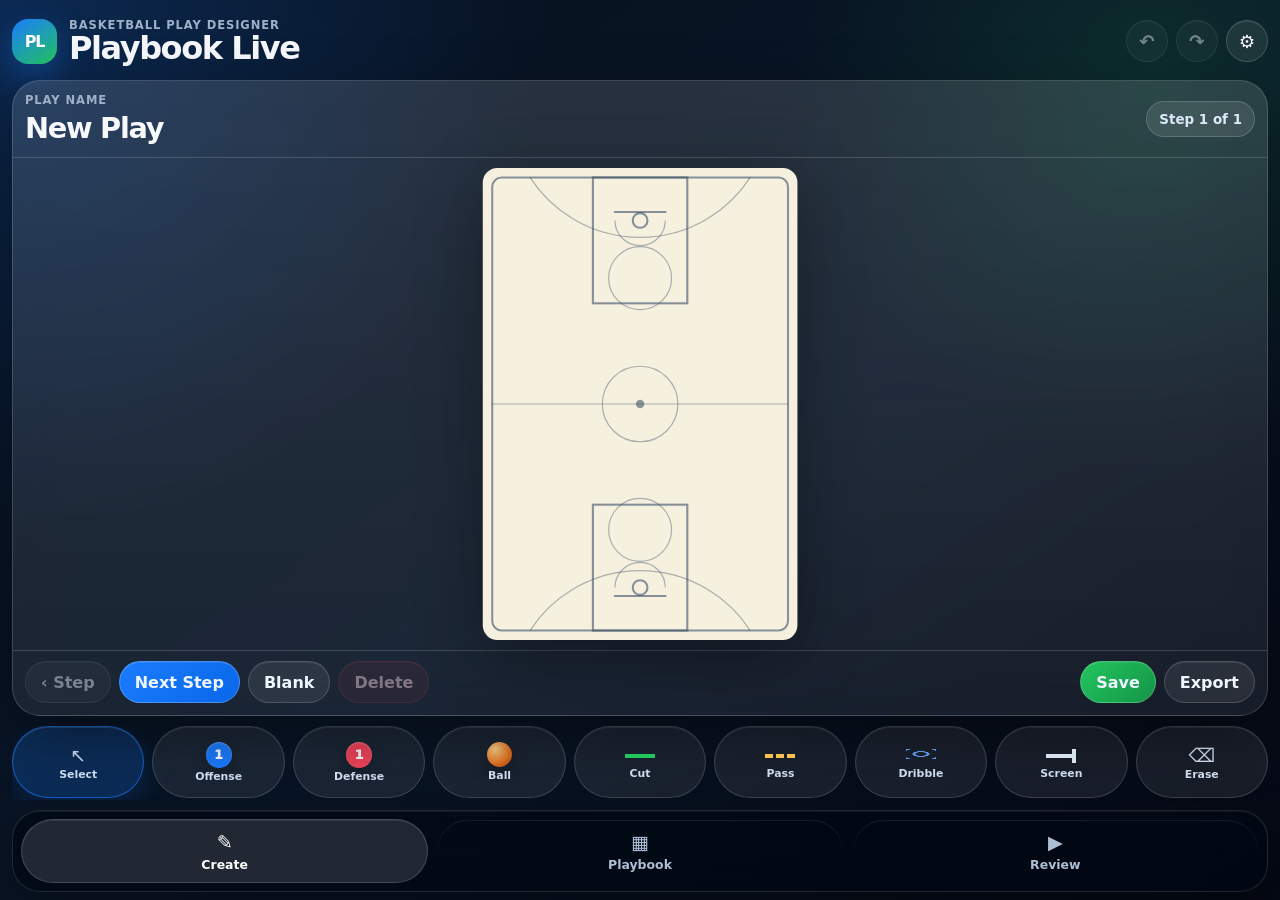
==== index.html @ 9dd97019 "Add files via upload" ====
<!doctype html>
<html lang="en">
  <head>
    <meta charset="UTF-8" />
    <meta name="viewport" content="width=device-width, initial-scale=1, viewport-fit=cover" />
    <meta name="theme-color" content="#07111f" />
    <meta name="apple-mobile-web-app-capable" content="yes" />
    <meta name="apple-mobile-web-app-status-bar-style" content="black-translucent" />
    <meta name="apple-mobile-web-app-title" content="Playbook Live" />
    <title>Playbook Live</title>
    <link rel="manifest" href="manifest.json" />
    <link rel="icon" href="assets/icon.svg" type="image/svg+xml" />
    <link rel="apple-touch-icon" href="assets/apple-touch-icon.png" />
    <link rel="stylesheet" href="styles.css" />
  </head>
  <body>
    <div id="app" class="app-shell">
      <header class="app-header">
        <div class="brand-block">
          <div class="brand-mark" aria-hidden="true">PL</div>
          <div>
            <div class="eyebrow">Basketball play designer</div>
            <h1>Playbook Live</h1>
          </div>
        </div>
        <div class="header-actions">
          <button class="icon-button" id="undoBtn" title="Undo" aria-label="Undo">↶</button>
          <button class="icon-button" id="redoBtn" title="Redo" aria-label="Redo">↷</button>
          <button class="icon-button" id="settingsBtn" title="Settings" aria-label="Settings">⚙</button>
        </div>
      </header>

      <main class="screen-stack">
        <section id="createScreen" class="screen active" aria-label="Create play">
          <div class="workspace-card">
            <div class="workspace-topbar">
              <div class="play-title-wrap">
                <label for="playName">Play name</label>
                <input id="playName" class="play-name-input" type="text" spellcheck="false" />
              </div>
              <div class="step-chip" id="stepChip">Step 1 of 1</div>
            </div>

            <div class="court-wrap">
              <svg id="courtSvg" class="court-svg" viewBox="0 0 600 900" role="img" aria-label="Basketball court editor"></svg>
              <div id="selectionPanel" class="selection-panel hidden"></div>
              <div id="toast" class="toast hidden"></div>
            </div>

            <div class="editor-footer">
              <div class="step-controls" aria-label="Step controls">
                <button id="prevStepBtn" class="pill-button secondary">‹ Step</button>
                <button id="nextStepBtn" class="pill-button primary">Next Step</button>
                <button id="addBlankStepBtn" class="pill-button secondary">Blank</button>
                <button id="deleteStepBtn" class="pill-button danger">Delete</button>
              </div>
              <div class="quick-actions">
                <button id="savePlayBtn" class="pill-button success">Save</button>
                <button id="exportPlayBtn" class="pill-button secondary">Export</button>
              </div>
            </div>
          </div>

          <aside class="tool-dock" aria-label="Drawing tools">
            <button class="tool-button active" data-tool="select"><span>↖</span><b>Select</b></button>
            <button class="tool-button" data-tool="offense"><span class="mini-player offense">1</span><b>Offense</b></button>
            <button class="tool-button" data-tool="defense"><span class="mini-player defense">1</span><b>Defense</b></button>
            <button class="tool-button" data-tool="ball"><span class="mini-ball"></span><b>Ball</b></button>
            <button class="tool-button" data-tool="move"><span class="line-sample move"></span><b>Cut</b></button>
            <button class="tool-button" data-tool="pass"><span class="line-sample pass"></span><b>Pass</b></button>
            <button class="tool-button" data-tool="dribble"><span class="line-sample dribble"></span><b>Dribble</b></button>
            <button class="tool-button" data-tool="screen"><span class="line-sample screen"></span><b>Screen</b></button>
            <button class="tool-button" data-tool="erase"><span>⌫</span><b>Erase</b></button>
          </aside>
        </section>

        <section id="playbookScreen" class="screen" aria-label="Playbook library">
          <div class="library-layout">
            <div class="library-header card-panel">
              <div>
                <div class="eyebrow">Saved locally on this device</div>
                <h2>Playbook</h2>
              </div>
              <button id="newPlayBtn" class="pill-button primary">New Play</button>
            </div>
            <div class="library-actions card-panel">
              <button id="importPlayBtn" class="pill-button secondary">Import JSON</button>
              <button id="saveGitHubBtn" class="pill-button success">Save to GitHub</button>
              <button id="loadGitHubBtn" class="pill-button secondary">Load from GitHub</button>
              <input id="importFile" type="file" accept="application/json,.json" hidden />
            </div>
            <div id="playList" class="play-list"></div>
          </div>
        </section>

        <section id="reviewScreen" class="screen" aria-label="Review play">
          <div class="review-card">
            <div class="review-topbar">
              <div>
                <div class="eyebrow">Animated review</div>
                <h2 id="reviewTitle">Playbook Live</h2>
              </div>
              <div class="step-chip" id="reviewStepChip">Step 1</div>
            </div>
            <div class="court-wrap review-court-wrap">
              <svg id="reviewSvg" class="court-svg" viewBox="0 0 600 900" role="img" aria-label="Animated play review"></svg>
            </div>
            <div class="review-controls">
              <button id="reviewBackBtn" class="icon-button large">‹</button>
              <button id="playPauseBtn" class="play-button">▶</button>
              <button id="reviewForwardBtn" class="icon-button large">›</button>
              <button id="restartBtn" class="pill-button secondary">Restart</button>
              <label class="speed-control">Speed
                <input id="speedSlider" type="range" min="0.5" max="2" value="1" step="0.25" />
              </label>
            </div>
          </div>
        </section>
      </main>

      <nav class="bottom-nav" aria-label="Main navigation">
        <button class="nav-button active" data-screen="create"><span>✎</span>Create</button>
        <button class="nav-button" data-screen="playbook"><span>▦</span>Playbook</button>
        <button class="nav-button" data-screen="review"><span>▶</span>Review</button>
      </nav>
    </div>

    <dialog id="settingsDialog" class="modal-card">
      <form method="dialog">
        <div class="modal-header">
          <div>
            <div class="eyebrow">Manual cloud sync</div>
            <h2>GitHub Settings</h2>
          </div>
          <button class="icon-button" value="cancel">×</button>
        </div>
        <p class="muted">For personal use, create a fine-grained GitHub token with Contents read/write access to this repository. The token is stored only in this browser.</p>
        <div class="settings-grid">
          <label>Owner<input id="ghOwner" autocomplete="off" placeholder="BBuisson188" /></label>
          <label>Repository<input id="ghRepo" autocomplete="off" placeholder="playbook-live" /></label>
          <label>Branch<input id="ghBranch" autocomplete="off" placeholder="main" /></label>
          <label>File path<input id="ghPath" autocomplete="off" placeholder="data/playbook-live.json" /></label>
          <label class="full-width">Token<input id="ghToken" type="password" autocomplete="off" placeholder="github_pat_..." /></label>
        </div>
        <div class="modal-actions">
          <button id="clearGitHubBtn" type="button" class="pill-button danger">Clear</button>
          <button id="saveSettingsBtn" type="button" class="pill-button primary">Save Settings</button>
        </div>
      </form>
    </dialog>

    <script src="app.js"></script>
  </body>
</html>
---- styles.css ----
:root {
  color-scheme: dark;
  --bg: #07111f;
  --bg-2: #0d1a2e;
  --panel: rgba(255, 255, 255, 0.08);
  --panel-strong: rgba(255, 255, 255, 0.13);
  --line: rgba(255, 255, 255, 0.16);
  --text: #f6f8fb;
  --muted: #9fb1c8;
  --blue: #1b7cff;
  --blue-dark: #075ed6;
  --red: #f0445a;
  --green: #22c55e;
  --gold: #f8c14f;
  --court: #f6f0df;
  --court-line: rgba(49, 71, 96, 0.56);
  --screen: #d8e1ee;
  --shadow: 0 22px 60px rgba(0, 0, 0, 0.38);
  --radius-xl: 28px;
  --radius-lg: 20px;
  --radius-md: 14px;
  --bottom-nav-height: 82px;
  font-family: Inter, ui-sans-serif, system-ui, -apple-system, BlinkMacSystemFont, "Segoe UI", sans-serif;
}

* { box-sizing: border-box; }

html, body { height: 100%; }

body {
  margin: 0;
  background:
    radial-gradient(circle at top left, rgba(27, 124, 255, 0.23), transparent 35%),
    radial-gradient(circle at 90% 10%, rgba(34, 197, 94, 0.14), transparent 26%),
    linear-gradient(145deg, #07111f 0%, #091526 54%, #050914 100%);
  color: var(--text);
  overflow: hidden;
  -webkit-font-smoothing: antialiased;
  touch-action: manipulation;
}

button, input {
  font: inherit;
}

button {
  border: 0;
  color: inherit;
  cursor: pointer;
  -webkit-tap-highlight-color: transparent;
}

button:disabled { opacity: 0.45; cursor: not-allowed; }

.app-shell {
  height: 100dvh;
  display: grid;
  grid-template-rows: auto 1fr auto;
  padding: max(12px, env(safe-area-inset-top)) 12px max(8px, env(safe-area-inset-bottom));
  gap: 10px;
}

.app-header {
  display: flex;
  align-items: center;
  justify-content: space-between;
  gap: 12px;
  min-height: 58px;
}

.brand-block,
.header-actions,
.workspace-topbar,
.review-topbar,
.library-header,
.modal-header,
.modal-actions,
.review-controls,
.editor-footer,
.step-controls,
.quick-actions,
.library-actions {
  display: flex;
  align-items: center;
}

.brand-block { gap: 12px; min-width: 0; }

.brand-mark {
  width: 45px;
  height: 45px;
  border-radius: 16px;
  display: grid;
  place-items: center;
  background: linear-gradient(145deg, #1b7cff, #22c55e);
  color: white;
  font-weight: 900;
  letter-spacing: -0.08em;
  box-shadow: 0 12px 34px rgba(27, 124, 255, 0.38);
}

.eyebrow {
  color: var(--muted);
  font-size: 0.72rem;
  text-transform: uppercase;
  letter-spacing: 0.08em;
  font-weight: 800;
}

h1, h2 {
  margin: 0;
  letter-spacing: -0.045em;
  line-height: 1;
}

h1 { font-size: clamp(1.2rem, 5vw, 2rem); }
h2 { font-size: clamp(1.35rem, 6vw, 2.35rem); }

.header-actions { gap: 8px; }

.icon-button,
.pill-button,
.nav-button,
.tool-button,
.play-button {
  border-radius: 999px;
  background: var(--panel);
  border: 1px solid var(--line);
  box-shadow: inset 0 1px 0 rgba(255, 255, 255, 0.08);
  transition: transform 120ms ease, background 120ms ease, border 120ms ease, box-shadow 120ms ease;
}

.icon-button:active,
.pill-button:active,
.nav-button:active,
.tool-button:active,
.play-button:active { transform: scale(0.96); }

.icon-button {
  width: 42px;
  height: 42px;
  display: grid;
  place-items: center;
  color: var(--text);
  font-weight: 900;
  font-size: 1.15rem;
}

.icon-button.large { width: 48px; height: 48px; font-size: 1.6rem; }

.pill-button {
  min-height: 42px;
  padding: 0 15px;
  font-weight: 850;
  color: #eef6ff;
  white-space: nowrap;
}

.pill-button.primary { background: linear-gradient(135deg, #1b7cff, #0967e8); border-color: rgba(255,255,255,0.22); }
.pill-button.success { background: linear-gradient(135deg, #22c55e, #159447); border-color: rgba(255,255,255,0.20); }
.pill-button.secondary { background: rgba(255,255,255,0.08); }
.pill-button.danger { background: rgba(240, 68, 90, 0.16); border-color: rgba(240,68,90,0.35); color: #ffd8df; }

.screen-stack {
  min-height: 0;
  position: relative;
}

.screen {
  position: absolute;
  inset: 0;
  display: none;
  gap: 10px;
  min-height: 0;
}

.screen.active { display: flex; }

#createScreen { flex-direction: column; }

.workspace-card,
.review-card,
.card-panel,
.modal-card {
  background: linear-gradient(180deg, rgba(255,255,255,0.13), rgba(255,255,255,0.07));
  border: 1px solid var(--line);
  border-radius: var(--radius-xl);
  box-shadow: var(--shadow);
  backdrop-filter: blur(22px);
}

.workspace-card,
.review-card {
  flex: 1;
  min-height: 0;
  display: grid;
  grid-template-rows: auto minmax(0, 1fr) auto;
  overflow: hidden;
}

.workspace-topbar,
.review-topbar {
  padding: 12px;
  justify-content: space-between;
  gap: 10px;
  border-bottom: 1px solid var(--line);
}

.play-title-wrap {
  flex: 1;
  min-width: 0;
}

.play-title-wrap label {
  display: block;
  color: var(--muted);
  font-size: 0.72rem;
  text-transform: uppercase;
  letter-spacing: 0.08em;
  font-weight: 800;
  margin-bottom: 4px;
}

.play-name-input {
  width: 100%;
  min-width: 0;
  border: 0;
  outline: 0;
  padding: 0;
  background: transparent;
  color: var(--text);
  font-size: clamp(1.1rem, 5vw, 1.8rem);
  font-weight: 900;
  letter-spacing: -0.045em;
}

.step-chip {
  display: inline-flex;
  align-items: center;
  justify-content: center;
  min-height: 36px;
  padding: 0 12px;
  background: rgba(255,255,255,0.1);
  border: 1px solid var(--line);
  border-radius: 999px;
  color: #dce9fa;
  font-weight: 850;
  font-size: 0.84rem;
  white-space: nowrap;
}

.court-wrap {
  position: relative;
  min-height: 0;
  display: grid;
  place-items: center;
  padding: 10px;
}

.court-svg {
  width: min(100%, calc((100dvh - 230px) * 0.666));
  height: 100%;
  max-height: 100%;
  min-height: 0;
  border-radius: 24px;
  filter: drop-shadow(0 18px 32px rgba(0,0,0,0.36));
  touch-action: none;
  user-select: none;
}

.review-court-wrap .court-svg { width: min(100%, calc((100dvh - 230px) * 0.666)); }

.editor-footer {
  justify-content: space-between;
  gap: 8px;
  padding: 10px 12px 12px;
  border-top: 1px solid var(--line);
  overflow-x: auto;
}

.step-controls,
.quick-actions,
.library-actions { gap: 8px; }

.tool-dock {
  min-height: 74px;
  display: grid;
  grid-template-columns: repeat(9, minmax(68px, 1fr));
  gap: 8px;
  overflow-x: auto;
  padding-bottom: 2px;
}

.tool-button {
  min-width: 68px;
  height: 72px;
  padding: 6px 5px;
  display: grid;
  place-items: center;
  align-content: center;
  gap: 4px;
  color: #d7e5f9;
}

.tool-button b {
  font-size: 0.68rem;
  line-height: 1;
}

.tool-button span:not(.line-sample) { font-size: 1.18rem; }
.tool-button.active {
  background: rgba(27,124,255,0.24);
  border-color: rgba(27,124,255,0.68);
  box-shadow: 0 10px 30px rgba(27,124,255,0.18), inset 0 1px 0 rgba(255,255,255,0.14);
}

.mini-player {
  width: 26px;
  height: 26px;
  border-radius: 50%;
  display: grid;
  place-items: center;
  font-size: 0.78rem !important;
  font-weight: 950;
  color: white;
  box-shadow: inset 0 1px 2px rgba(255,255,255,0.28), 0 7px 15px rgba(0,0,0,0.22);
}
.mini-player.offense { background: var(--blue); }
.mini-player.defense { background: var(--red); }
.mini-ball {
  width: 25px;
  height: 25px;
  border-radius: 50%;
  background: radial-gradient(circle at 32% 28%, #ffd38b, #e97724 58%, #9c3e13);
  box-shadow: 0 7px 15px rgba(0,0,0,0.25);
}

.line-sample {
  width: 38px;
  height: 20px;
  display: block;
  position: relative;
}
.line-sample::before {
  content: "";
  position: absolute;
  left: 4px;
  right: 4px;
  top: 9px;
  border-top: 4px solid currentColor;
}
.line-sample.move { color: var(--green); }
.line-sample.pass { color: var(--gold); }
.line-sample.pass::before { border-top-style: dashed; }
.line-sample.dribble { color: #60a5fa; }
.line-sample.dribble::before {
  border: 0;
  height: 10px;
  top: 4px;
  background: repeating-radial-gradient(ellipse at center, transparent 0 5px, currentColor 6px 8px, transparent 9px 12px);
  opacity: 0.9;
}
.line-sample.screen { color: var(--screen); }
.line-sample.screen::after {
  content: "";
  position: absolute;
  right: 4px;
  top: 4px;
  height: 14px;
  border-right: 4px solid currentColor;
}

.bottom-nav {
  height: var(--bottom-nav-height);
  display: grid;
  grid-template-columns: repeat(3, 1fr);
  gap: 8px;
  padding: 8px;
  background: rgba(1, 8, 18, 0.72);
  border: 1px solid rgba(255,255,255,0.12);
  border-radius: 28px;
  box-shadow: 0 18px 54px rgba(0,0,0,0.42), inset 0 1px 0 rgba(255,255,255,0.06);
  backdrop-filter: blur(24px);
}

.nav-button {
  display: grid;
  place-items: center;
  align-content: center;
  gap: 3px;
  color: #aebfd5;
  font-size: 0.78rem;
  font-weight: 850;
  background: transparent;
  border-color: transparent;
}
.nav-button span { font-size: 1.2rem; }
.nav-button.active {
  background: rgba(255,255,255,0.12);
  border-color: rgba(255,255,255,0.16);
  color: white;
}

.selection-panel {
  position: absolute;
  left: 18px;
  right: 18px;
  bottom: 18px;
  min-height: 54px;
  display: flex;
  align-items: center;
  justify-content: space-between;
  gap: 10px;
  padding: 10px;
  background: rgba(7, 17, 31, 0.82);
  border: 1px solid rgba(255,255,255,0.14);
  border-radius: 22px;
  box-shadow: 0 16px 40px rgba(0,0,0,0.36);
  backdrop-filter: blur(18px);
  z-index: 5;
}
.selection-panel.hidden, .toast.hidden { display: none; }
.selection-title { font-weight: 900; letter-spacing: -0.03em; }
.selection-sub { color: var(--muted); font-size: 0.8rem; }
.selection-actions { display: flex; gap: 8px; align-items: center; }

.toast {
  position: absolute;
  top: 20px;
  left: 50%;
  transform: translateX(-50%);
  z-index: 10;
  padding: 10px 14px;
  color: white;
  font-weight: 800;
  background: rgba(7,17,31,0.9);
  border: 1px solid rgba(255,255,255,0.17);
  border-radius: 999px;
  box-shadow: 0 12px 30px rgba(0,0,0,0.30);
}

.library-layout {
  flex: 1;
  min-height: 0;
  display: grid;
  grid-template-rows: auto auto minmax(0, 1fr);
  gap: 10px;
}
.card-panel { padding: 14px; }
.library-header { justify-content: space-between; gap: 12px; }
.library-actions { flex-wrap: wrap; }
.play-list {
  min-height: 0;
  overflow-y: auto;
  display: grid;
  align-content: start;
  gap: 10px;
  padding-bottom: 6px;
}
.play-card {
  display: grid;
  gap: 10px;
  padding: 15px;
  border-radius: 24px;
  background: rgba(255,255,255,0.09);
  border: 1px solid var(--line);
  box-shadow: 0 14px 34px rgba(0,0,0,0.20);
}
.play-card-top { display: flex; justify-content: space-between; gap: 10px; align-items: start; }
.play-card h3 { margin: 0; font-size: 1.1rem; letter-spacing: -0.035em; }
.play-card-meta { color: var(--muted); font-size: 0.84rem; }
.play-card-actions { display: flex; flex-wrap: wrap; gap: 8px; }
.empty-state {
  padding: 26px;
  text-align: center;
  color: var(--muted);
  border: 1px dashed rgba(255,255,255,0.22);
  border-radius: 28px;
  background: rgba(255,255,255,0.05);
}
.empty-state strong { display: block; color: white; margin-bottom: 6px; font-size: 1.05rem; }

.review-card { width: 100%; }
.review-topbar { justify-content: space-between; }
.review-controls {
  justify-content: center;
  gap: 10px;
  padding: 10px 12px 12px;
  border-top: 1px solid var(--line);
  flex-wrap: wrap;
}
.play-button {
  width: 66px;
  height: 54px;
  background: linear-gradient(135deg, #1b7cff, #22c55e);
  font-size: 1.4rem;
  font-weight: 900;
  box-shadow: 0 13px 34px rgba(27,124,255,0.28);
}
.speed-control {
  min-height: 44px;
  display: flex;
  align-items: center;
  gap: 8px;
  padding: 0 10px;
  border-radius: 999px;
  background: rgba(255,255,255,0.08);
  border: 1px solid var(--line);
  color: var(--muted);
  font-size: 0.78rem;
  font-weight: 850;
}
.speed-control input { max-width: 120px; }

.modal-card {
  width: min(92vw, 540px);
  color: var(--text);
  border: 1px solid rgba(255,255,255,0.18);
  padding: 0;
}
.modal-card::backdrop { background: rgba(0,0,0,0.68); backdrop-filter: blur(4px); }
.modal-card form { padding: 18px; }
.modal-header { justify-content: space-between; gap: 12px; margin-bottom: 12px; }
.muted { color: var(--muted); line-height: 1.45; }
.settings-grid {
  display: grid;
  grid-template-columns: 1fr 1fr;
  gap: 12px;
  margin: 16px 0;
}
.settings-grid label {
  display: grid;
  gap: 6px;
  color: var(--muted);
  font-size: 0.78rem;
  text-transform: uppercase;
  letter-spacing: 0.05em;
  font-weight: 850;
}
.settings-grid input {
  min-height: 44px;
  border: 1px solid var(--line);
  border-radius: 14px;
  padding: 0 12px;
  background: rgba(255,255,255,0.08);
  color: white;
  outline: none;
}
.full-width { grid-column: 1 / -1; }
.modal-actions { justify-content: flex-end; gap: 10px; }

/* SVG entity styling */
.court-bg { fill: var(--court); }
.court-line { fill: none; stroke: var(--court-line); stroke-width: 4; }
.court-line.thin { stroke-width: 2.3; opacity: 0.7; }
.action-path { fill: none; stroke-linecap: round; stroke-linejoin: round; pointer-events: stroke; cursor: pointer; }
.action-path.selected { filter: drop-shadow(0 0 8px rgba(255,255,255,0.55)); }
.action-move { stroke: var(--green); stroke-width: 7; }
.action-pass { stroke: var(--gold); stroke-width: 6; stroke-dasharray: 16 13; }
.action-dribble { stroke: #60a5fa; stroke-width: 6; }
.action-screen { stroke: #1f2937; stroke-width: 8; }
.ghost-path { opacity: 0.65; }
.player-node { cursor: grab; filter: drop-shadow(0 6px 12px rgba(0,0,0,0.22)); }
.player-node.selected circle.outer { stroke: white; stroke-width: 6; }
.player-node:active { cursor: grabbing; }
.player-offense .outer { fill: var(--blue); }
.player-defense .outer { fill: var(--red); }
.player-number { fill: white; font-weight: 950; font-size: 26px; dominant-baseline: middle; text-anchor: middle; pointer-events: none; }
.ball-node { cursor: grab; filter: drop-shadow(0 5px 9px rgba(0,0,0,0.25)); }
.ball-node.selected .ball-main { stroke: white; stroke-width: 5; }
.edit-handle { fill: white; stroke: #07111f; stroke-width: 4; cursor: grab; filter: drop-shadow(0 4px 8px rgba(0,0,0,0.25)); }

@media (orientation: landscape) and (max-height: 600px) {
  .app-shell { grid-template-columns: minmax(0, 1fr) 88px; grid-template-rows: auto 1fr; }
  .app-header { grid-column: 1 / -1; }
  .bottom-nav { grid-column: 2; grid-row: 2; height: 100%; grid-template-columns: 1fr; grid-template-rows: repeat(3, 1fr); }
  .screen-stack { grid-column: 1; grid-row: 2; }
  #createScreen { flex-direction: row; }
  .tool-dock { width: 82px; min-height: 0; grid-template-columns: 1fr; grid-auto-rows: 68px; overflow-y: auto; overflow-x: hidden; }
  .tool-button { min-width: 0; height: 68px; }
  .court-svg { width: auto; height: 100%; }
}

@media (max-width: 430px) {
  .app-shell { padding-left: 8px; padding-right: 8px; }
  .brand-mark { width: 41px; height: 41px; }
  .header-actions { gap: 5px; }
  .icon-button { width: 38px; height: 38px; }
  .workspace-topbar, .review-topbar { padding: 10px; }
  .editor-footer { align-items: stretch; flex-direction: column; }
  .step-controls, .quick-actions { overflow-x: auto; }
  .pill-button { min-height: 40px; padding: 0 13px; }
  .tool-dock { grid-template-columns: repeat(9, 68px); }
  .settings-grid { grid-template-columns: 1fr; }
  .speed-control { width: 100%; justify-content: center; }
  .speed-control input { width: 160px; max-width: 44vw; }
}
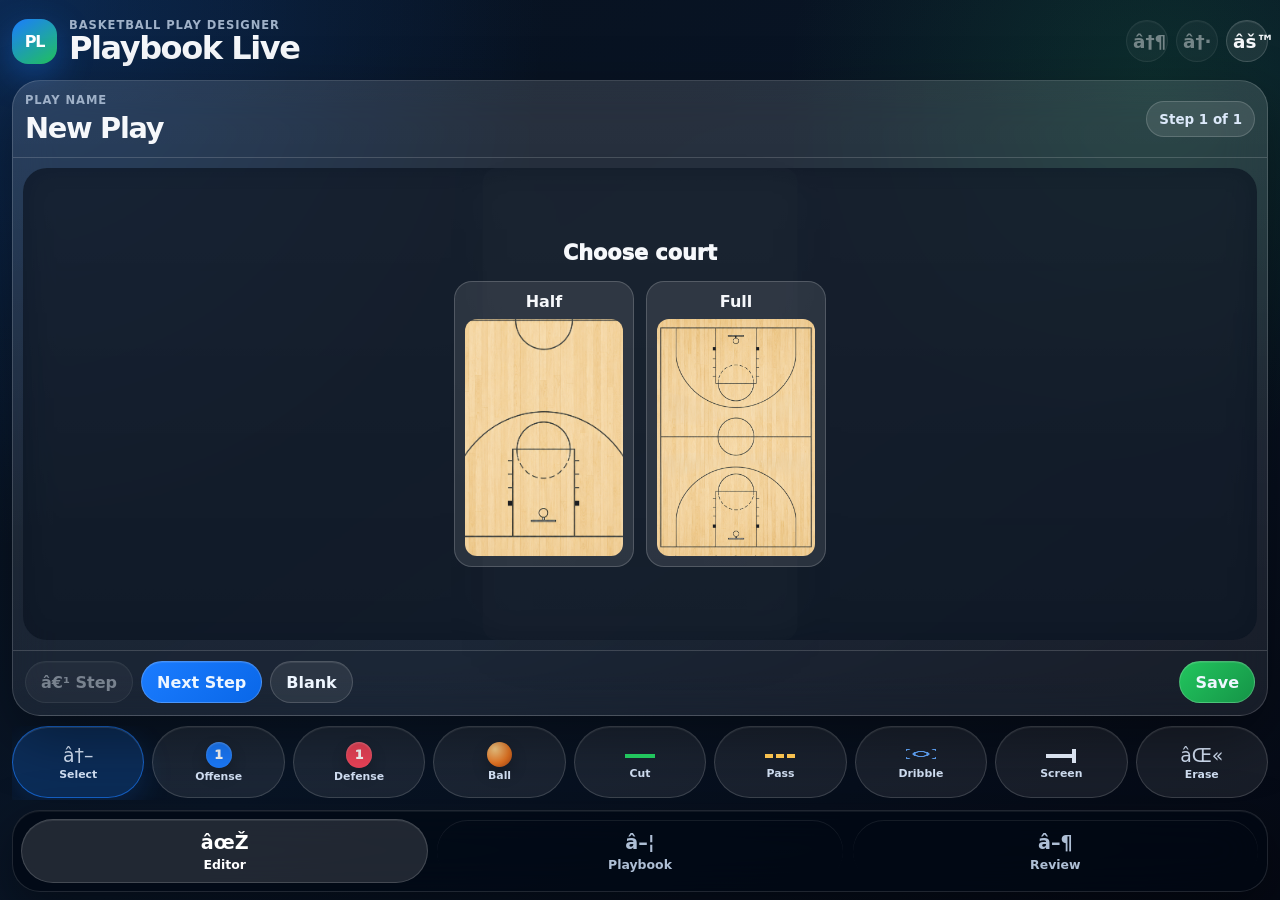
==== commit 35cb8a6c: "initial Playbook Live project commit" ====
--- a/index.html
+++ b/index.html
@@ -1,4 +1,4 @@
-<!doctype html>
+﻿<!doctype html>
 <html lang="en">
   <head>
     <meta charset="UTF-8" />
@@ -24,14 +24,14 @@
           </div>
         </div>
         <div class="header-actions">
-          <button class="icon-button" id="undoBtn" title="Undo" aria-label="Undo">↶</button>
-          <button class="icon-button" id="redoBtn" title="Redo" aria-label="Redo">↷</button>
-          <button class="icon-button" id="settingsBtn" title="Settings" aria-label="Settings">⚙</button>
+          <button class="icon-button" id="undoBtn" title="Undo" aria-label="Undo">â†¶</button>
+          <button class="icon-button" id="redoBtn" title="Redo" aria-label="Redo">â†·</button>
+          <button class="icon-button" id="settingsBtn" title="Settings" aria-label="Settings">âš™</button>
         </div>
       </header>
 
       <main class="screen-stack">
-        <section id="createScreen" class="screen active" aria-label="Create play">
+        <section id="createScreen" class="screen active" aria-label="Editor">
           <div class="workspace-card">
             <div class="workspace-topbar">
               <div class="play-title-wrap">
@@ -43,26 +43,36 @@
 
             <div class="court-wrap">
               <svg id="courtSvg" class="court-svg" viewBox="0 0 600 900" role="img" aria-label="Basketball court editor"></svg>
-              <div id="selectionPanel" class="selection-panel hidden"></div>
+              <div id="courtChooser" class="court-chooser hidden" aria-label="Choose court type">
+                <div class="court-choice-title">Choose court</div>
+                <div class="court-choice-actions">
+                  <button class="court-choice-button" data-court-type="half" type="button">
+                    <span>Half</span>
+                    <img src="assets/half-court.png" alt="" />
+                  </button>
+                  <button class="court-choice-button" data-court-type="full" type="button">
+                    <span>Full</span>
+                    <img src="assets/full-court.png" alt="" />
+                  </button>
+                </div>
+              </div>
               <div id="toast" class="toast hidden"></div>
             </div>
 
             <div class="editor-footer">
               <div class="step-controls" aria-label="Step controls">
-                <button id="prevStepBtn" class="pill-button secondary">‹ Step</button>
+                <button id="prevStepBtn" class="pill-button secondary">â€¹ Step</button>
                 <button id="nextStepBtn" class="pill-button primary">Next Step</button>
                 <button id="addBlankStepBtn" class="pill-button secondary">Blank</button>
-                <button id="deleteStepBtn" class="pill-button danger">Delete</button>
               </div>
               <div class="quick-actions">
                 <button id="savePlayBtn" class="pill-button success">Save</button>
-                <button id="exportPlayBtn" class="pill-button secondary">Export</button>
               </div>
             </div>
           </div>
 
           <aside class="tool-dock" aria-label="Drawing tools">
-            <button class="tool-button active" data-tool="select"><span>↖</span><b>Select</b></button>
+            <button class="tool-button active" data-tool="select"><span>â†–</span><b>Select</b></button>
             <button class="tool-button" data-tool="offense"><span class="mini-player offense">1</span><b>Offense</b></button>
             <button class="tool-button" data-tool="defense"><span class="mini-player defense">1</span><b>Defense</b></button>
             <button class="tool-button" data-tool="ball"><span class="mini-ball"></span><b>Ball</b></button>
@@ -70,7 +80,7 @@
             <button class="tool-button" data-tool="pass"><span class="line-sample pass"></span><b>Pass</b></button>
             <button class="tool-button" data-tool="dribble"><span class="line-sample dribble"></span><b>Dribble</b></button>
             <button class="tool-button" data-tool="screen"><span class="line-sample screen"></span><b>Screen</b></button>
-            <button class="tool-button" data-tool="erase"><span>⌫</span><b>Erase</b></button>
+            <button class="tool-button" data-tool="erase"><span>âŒ«</span><b>Erase</b></button>
           </aside>
         </section>
 
@@ -84,10 +94,9 @@
               <button id="newPlayBtn" class="pill-button primary">New Play</button>
             </div>
             <div class="library-actions card-panel">
-              <button id="importPlayBtn" class="pill-button secondary">Import JSON</button>
               <button id="saveGitHubBtn" class="pill-button success">Save to GitHub</button>
               <button id="loadGitHubBtn" class="pill-button secondary">Load from GitHub</button>
-              <input id="importFile" type="file" accept="application/json,.json" hidden />
+              <button id="exportPlaybookBtn" class="pill-button secondary">Export Playbook</button>
             </div>
             <div id="playList" class="play-list"></div>
           </div>
@@ -95,20 +104,14 @@
 
         <section id="reviewScreen" class="screen" aria-label="Review play">
           <div class="review-card">
-            <div class="review-topbar">
-              <div>
-                <div class="eyebrow">Animated review</div>
-                <h2 id="reviewTitle">Playbook Live</h2>
-              </div>
-              <div class="step-chip" id="reviewStepChip">Step 1</div>
-            </div>
             <div class="court-wrap review-court-wrap">
               <svg id="reviewSvg" class="court-svg" viewBox="0 0 600 900" role="img" aria-label="Animated play review"></svg>
+              <button id="fullscreenBtn" class="fullscreen-button" type="button" title="Full screen" aria-label="Full screen">â›¶</button>
             </div>
             <div class="review-controls">
-              <button id="reviewBackBtn" class="icon-button large">‹</button>
-              <button id="playPauseBtn" class="play-button">▶</button>
-              <button id="reviewForwardBtn" class="icon-button large">›</button>
+              <button id="reviewBackBtn" class="icon-button large">â€¹</button>
+              <button id="playPauseBtn" class="play-button">â–¶</button>
+              <button id="reviewForwardBtn" class="icon-button large">â€º</button>
               <button id="restartBtn" class="pill-button secondary">Restart</button>
               <label class="speed-control">Speed
                 <input id="speedSlider" type="range" min="0.5" max="2" value="1" step="0.25" />
@@ -119,9 +122,9 @@
       </main>
 
       <nav class="bottom-nav" aria-label="Main navigation">
-        <button class="nav-button active" data-screen="create"><span>✎</span>Create</button>
-        <button class="nav-button" data-screen="playbook"><span>▦</span>Playbook</button>
-        <button class="nav-button" data-screen="review"><span>▶</span>Review</button>
+        <button class="nav-button active" data-screen="create"><span>âœŽ</span>Editor</button>
+        <button class="nav-button" data-screen="playbook"><span>â–¦</span>Playbook</button>
+        <button class="nav-button" data-screen="review"><span>â–¶</span>Review</button>
       </nav>
     </div>
 
@@ -132,7 +135,7 @@
             <div class="eyebrow">Manual cloud sync</div>
             <h2>GitHub Settings</h2>
           </div>
-          <button class="icon-button" value="cancel">×</button>
+          <button class="icon-button" value="cancel">Ã—</button>
         </div>
         <p class="muted">For personal use, create a fine-grained GitHub token with Contents read/write access to this repository. The token is stored only in this browser.</p>
         <div class="settings-grid">
--- a/styles.css
+++ b/styles.css
@@ -1,4 +1,4 @@
-:root {
+﻿:root {
   color-scheme: dark;
   --bg: #07111f;
   --bg-2: #0d1a2e;
@@ -13,7 +13,6 @@
   --green: #22c55e;
   --gold: #f8c14f;
   --court: #f6f0df;
-  --court-line: rgba(49, 71, 96, 0.56);
   --screen: #d8e1ee;
   --shadow: 0 22px 60px rgba(0, 0, 0, 0.38);
   --radius-xl: 28px;
@@ -198,6 +197,10 @@
   overflow: hidden;
 }
 
+.review-card {
+  grid-template-rows: minmax(0, 1fr) auto;
+}
+
 .workspace-topbar,
 .review-topbar {
   padding: 12px;
@@ -268,7 +271,64 @@
   user-select: none;
 }
 
-.review-court-wrap .court-svg { width: min(100%, calc((100dvh - 230px) * 0.666)); }
+.review-court-wrap .court-svg { width: min(100%, calc((100dvh - 120px) * 0.666)); }
+
+.court-image {
+  pointer-events: none;
+}
+
+.court-placeholder-bg {
+  fill: rgba(255,255,255,0.04);
+}
+
+.court-chooser {
+  position: absolute;
+  inset: 10px;
+  z-index: 7;
+  display: grid;
+  align-content: center;
+  gap: 16px;
+  padding: 18px;
+  background: rgba(7, 17, 31, 0.72);
+  border-radius: 24px;
+  backdrop-filter: blur(16px);
+}
+
+.court-chooser.hidden { display: none; }
+
+.court-choice-title {
+  text-align: center;
+  font-size: 1.3rem;
+  font-weight: 950;
+}
+
+.court-choice-actions {
+  display: grid;
+  grid-template-columns: repeat(2, minmax(0, 180px));
+  justify-content: center;
+  gap: 12px;
+}
+
+.court-choice-button {
+  min-width: 0;
+  display: grid;
+  gap: 8px;
+  padding: 10px;
+  border-radius: 18px;
+  background: rgba(255,255,255,0.1);
+  border: 1px solid rgba(255,255,255,0.18);
+}
+
+.court-choice-button span {
+  font-weight: 900;
+}
+
+.court-choice-button img {
+  width: 100%;
+  aspect-ratio: 2 / 3;
+  object-fit: cover;
+  border-radius: 12px;
+}
 
 .editor-footer {
   justify-content: space-between;
@@ -512,6 +572,23 @@
 }
 .speed-control input { max-width: 120px; }
 
+.fullscreen-button {
+  position: absolute;
+  right: 18px;
+  top: 18px;
+  z-index: 5;
+  width: 42px;
+  height: 42px;
+  display: grid;
+  place-items: center;
+  border-radius: 999px;
+  background: rgba(7,17,31,0.78);
+  border: 1px solid rgba(255,255,255,0.18);
+  color: white;
+  font-size: 1.2rem;
+  font-weight: 900;
+}
+
 .modal-card {
   width: min(92vw, 540px);
   color: var(--text);
@@ -550,9 +627,6 @@
 .modal-actions { justify-content: flex-end; gap: 10px; }
 
 /* SVG entity styling */
-.court-bg { fill: var(--court); }
-.court-line { fill: none; stroke: var(--court-line); stroke-width: 4; }
-.court-line.thin { stroke-width: 2.3; opacity: 0.7; }
 .action-path { fill: none; stroke-linecap: round; stroke-linejoin: round; pointer-events: stroke; cursor: pointer; }
 .action-path.selected { filter: drop-shadow(0 0 8px rgba(255,255,255,0.55)); }
 .action-move { stroke: var(--green); stroke-width: 7; }
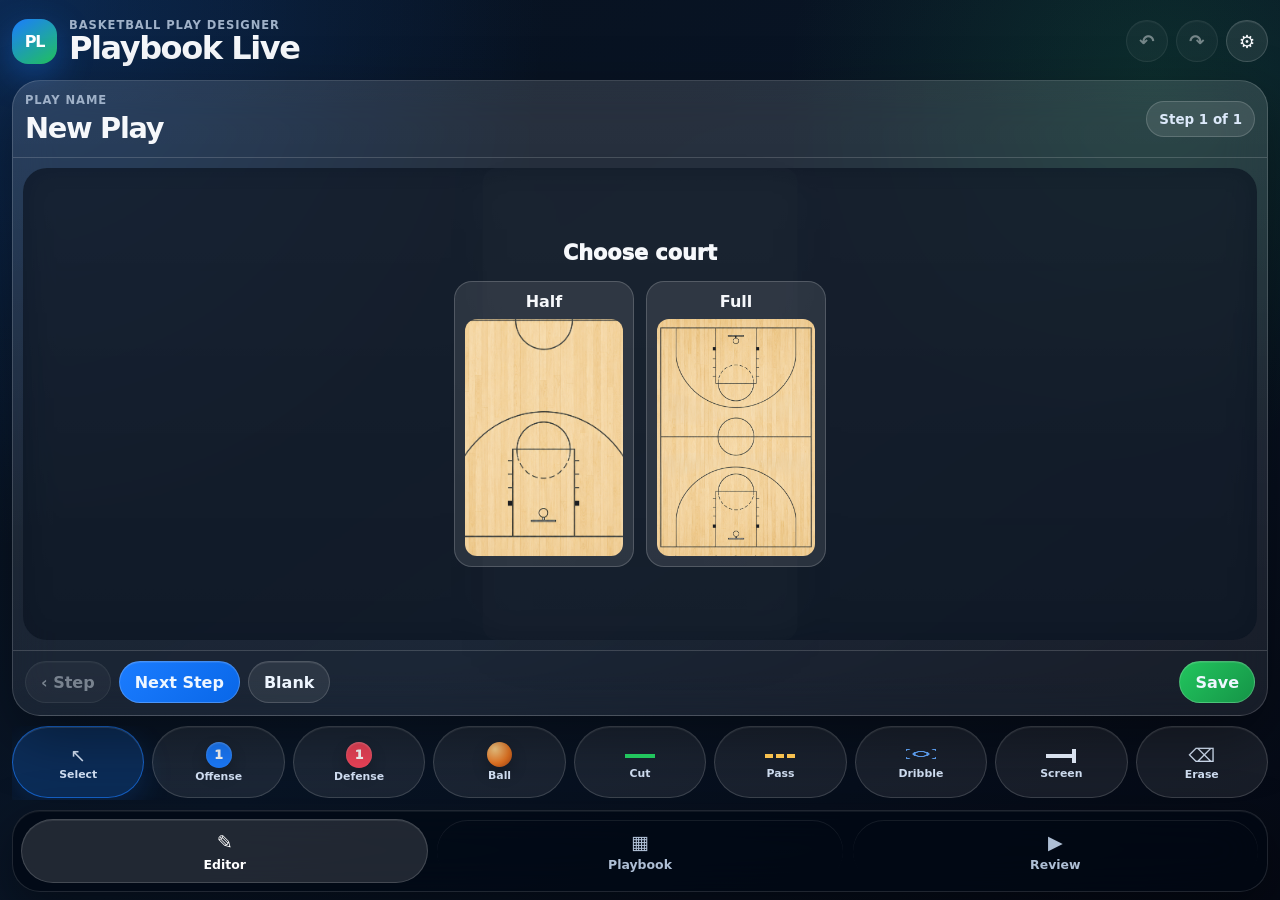
==== commit 367ea00c: "Fix review player circles and playback" ====
--- a/index.html
+++ b/index.html
@@ -24,9 +24,9 @@
           </div>
         </div>
         <div class="header-actions">
-          <button class="icon-button" id="undoBtn" title="Undo" aria-label="Undo">â†¶</button>
-          <button class="icon-button" id="redoBtn" title="Redo" aria-label="Redo">â†·</button>
-          <button class="icon-button" id="settingsBtn" title="Settings" aria-label="Settings">âš™</button>
+          <button class="icon-button" id="undoBtn" title="Undo" aria-label="Undo">&#8630;</button>
+          <button class="icon-button" id="redoBtn" title="Redo" aria-label="Redo">&#8631;</button>
+          <button class="icon-button" id="settingsBtn" title="Settings" aria-label="Settings">&#9881;</button>
         </div>
       </header>
 
@@ -61,7 +61,7 @@
 
             <div class="editor-footer">
               <div class="step-controls" aria-label="Step controls">
-                <button id="prevStepBtn" class="pill-button secondary">â€¹ Step</button>
+                <button id="prevStepBtn" class="pill-button secondary">&#8249; Step</button>
                 <button id="nextStepBtn" class="pill-button primary">Next Step</button>
                 <button id="addBlankStepBtn" class="pill-button secondary">Blank</button>
               </div>
@@ -72,7 +72,7 @@
           </div>
 
           <aside class="tool-dock" aria-label="Drawing tools">
-            <button class="tool-button active" data-tool="select"><span>â†–</span><b>Select</b></button>
+            <button class="tool-button active" data-tool="select"><span>&#8598;</span><b>Select</b></button>
             <button class="tool-button" data-tool="offense"><span class="mini-player offense">1</span><b>Offense</b></button>
             <button class="tool-button" data-tool="defense"><span class="mini-player defense">1</span><b>Defense</b></button>
             <button class="tool-button" data-tool="ball"><span class="mini-ball"></span><b>Ball</b></button>
@@ -80,7 +80,7 @@
             <button class="tool-button" data-tool="pass"><span class="line-sample pass"></span><b>Pass</b></button>
             <button class="tool-button" data-tool="dribble"><span class="line-sample dribble"></span><b>Dribble</b></button>
             <button class="tool-button" data-tool="screen"><span class="line-sample screen"></span><b>Screen</b></button>
-            <button class="tool-button" data-tool="erase"><span>âŒ«</span><b>Erase</b></button>
+            <button class="tool-button" data-tool="erase"><span>&#9003;</span><b>Erase</b></button>
           </aside>
         </section>
 
@@ -106,12 +106,12 @@
           <div class="review-card">
             <div class="court-wrap review-court-wrap">
               <svg id="reviewSvg" class="court-svg" viewBox="0 0 600 900" role="img" aria-label="Animated play review"></svg>
-              <button id="fullscreenBtn" class="fullscreen-button" type="button" title="Full screen" aria-label="Full screen">â›¶</button>
+              <button id="fullscreenBtn" class="fullscreen-button" type="button" title="Full screen" aria-label="Full screen">&#9974;</button>
             </div>
             <div class="review-controls">
-              <button id="reviewBackBtn" class="icon-button large">â€¹</button>
-              <button id="playPauseBtn" class="play-button">â–¶</button>
-              <button id="reviewForwardBtn" class="icon-button large">â€º</button>
+              <button id="reviewBackBtn" class="icon-button large">&#8249;</button>
+              <button id="playPauseBtn" class="play-button">&#9654;</button>
+              <button id="reviewForwardBtn" class="icon-button large">&#8250;</button>
               <button id="restartBtn" class="pill-button secondary">Restart</button>
               <label class="speed-control">Speed
                 <input id="speedSlider" type="range" min="0.5" max="2" value="1" step="0.25" />
@@ -122,9 +122,9 @@
       </main>
 
       <nav class="bottom-nav" aria-label="Main navigation">
-        <button class="nav-button active" data-screen="create"><span>âœŽ</span>Editor</button>
-        <button class="nav-button" data-screen="playbook"><span>â–¦</span>Playbook</button>
-        <button class="nav-button" data-screen="review"><span>â–¶</span>Review</button>
+        <button class="nav-button active" data-screen="create"><span>&#9998;</span>Editor</button>
+        <button class="nav-button" data-screen="playbook"><span>&#9638;</span>Playbook</button>
+        <button class="nav-button" data-screen="review"><span>&#9654;</span>Review</button>
       </nav>
     </div>
 
@@ -135,7 +135,7 @@
             <div class="eyebrow">Manual cloud sync</div>
             <h2>GitHub Settings</h2>
           </div>
-          <button class="icon-button" value="cancel">Ã—</button>
+          <button class="icon-button" value="cancel">&#215;</button>
         </div>
         <p class="muted">For personal use, create a fine-grained GitHub token with Contents read/write access to this repository. The token is stored only in this browser.</p>
         <div class="settings-grid">
@@ -152,6 +152,23 @@
       </form>
     </dialog>
 
+    <dialog id="syncResultDialog" class="modal-card result-modal">
+      <form method="dialog">
+        <div class="modal-header">
+          <div>
+            <div class="eyebrow" id="syncResultKicker">GitHub sync</div>
+            <h2 id="syncResultTitle">Sync result</h2>
+          </div>
+          <button class="icon-button" value="cancel">&#215;</button>
+        </div>
+        <p class="muted" id="syncResultMessage"></p>
+        <pre id="syncResultDetails" class="sync-details hidden"></pre>
+        <div class="modal-actions">
+          <button class="pill-button primary" value="default">OK</button>
+        </div>
+      </form>
+    </dialog>
+
     <script src="app.js"></script>
   </body>
 </html>
--- a/styles.css
+++ b/styles.css
@@ -262,7 +262,8 @@
 
 .court-svg {
   width: min(100%, calc((100dvh - 230px) * 0.666));
-  height: 100%;
+  height: auto;
+  aspect-ratio: 2 / 3;
   max-height: 100%;
   min-height: 0;
   border-radius: 24px;
@@ -625,6 +626,20 @@
 }
 .full-width { grid-column: 1 / -1; }
 .modal-actions { justify-content: flex-end; gap: 10px; }
+
+.sync-details {
+  max-height: 180px;
+  overflow: auto;
+  padding: 12px;
+  border-radius: 12px;
+  background: rgba(0,0,0,0.24);
+  border: 1px solid var(--line);
+  color: #dce9fa;
+  white-space: pre-wrap;
+  word-break: break-word;
+}
+
+.sync-details.hidden { display: none; }
 
 /* SVG entity styling */
 .action-path { fill: none; stroke-linecap: round; stroke-linejoin: round; pointer-events: stroke; cursor: pointer; }
@@ -642,7 +657,9 @@
 .player-number { fill: white; font-weight: 950; font-size: 26px; dominant-baseline: middle; text-anchor: middle; pointer-events: none; }
 .ball-node { cursor: grab; filter: drop-shadow(0 5px 9px rgba(0,0,0,0.25)); }
 .ball-node.selected .ball-main { stroke: white; stroke-width: 5; }
-.edit-handle { fill: white; stroke: #07111f; stroke-width: 4; cursor: grab; filter: drop-shadow(0 4px 8px rgba(0,0,0,0.25)); }
+.edit-handle,
+.curve-handle { fill: white; stroke: #07111f; stroke-width: 4; cursor: grab; filter: drop-shadow(0 4px 8px rgba(0,0,0,0.25)); }
+.curve-handle { fill: #dbeafe; }
 
 @media (orientation: landscape) and (max-height: 600px) {
   .app-shell { grid-template-columns: minmax(0, 1fr) 88px; grid-template-rows: auto 1fr; }
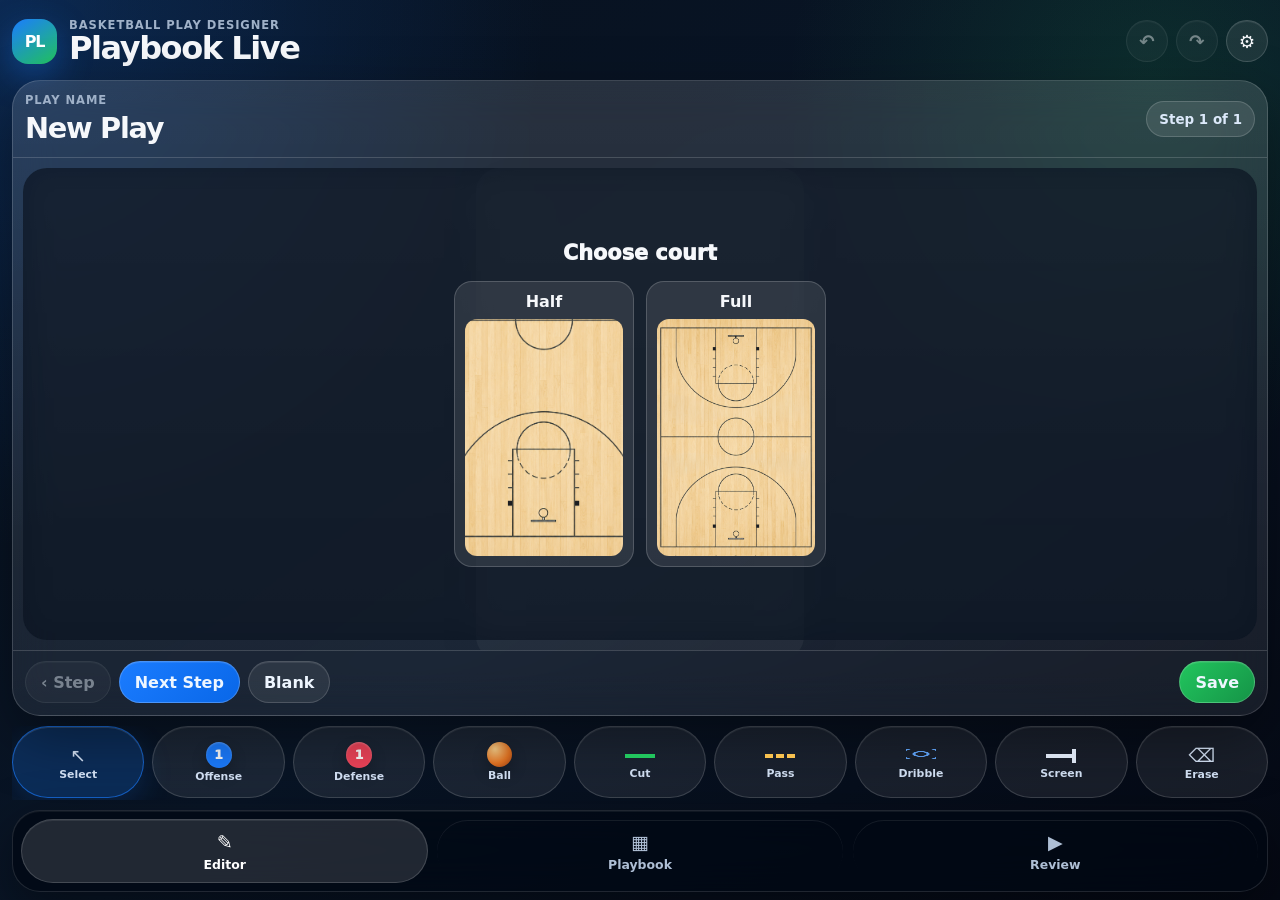
==== commit fc8e994e: "Fix review player circles and playback" ====
--- a/index.html
+++ b/index.html
@@ -42,7 +42,7 @@
             </div>
 
             <div class="court-wrap">
-              <svg id="courtSvg" class="court-svg" viewBox="0 0 600 900" role="img" aria-label="Basketball court editor"></svg>
+              <svg id="courtSvg" class="court-svg" viewBox="0 0 565 800" role="img" aria-label="Basketball court editor"></svg>
               <div id="courtChooser" class="court-chooser hidden" aria-label="Choose court type">
                 <div class="court-choice-title">Choose court</div>
                 <div class="court-choice-actions">
@@ -105,7 +105,7 @@
         <section id="reviewScreen" class="screen" aria-label="Review play">
           <div class="review-card">
             <div class="court-wrap review-court-wrap">
-              <svg id="reviewSvg" class="court-svg" viewBox="0 0 600 900" role="img" aria-label="Animated play review"></svg>
+              <svg id="reviewSvg" class="court-svg" viewBox="0 0 565 800" role="img" aria-label="Animated play review"></svg>
               <button id="fullscreenBtn" class="fullscreen-button" type="button" title="Full screen" aria-label="Full screen">&#9974;</button>
             </div>
             <div class="review-controls">
--- a/styles.css
+++ b/styles.css
@@ -258,21 +258,21 @@
   display: grid;
   place-items: center;
   padding: 10px;
+  overflow: hidden;
 }
 
 .court-svg {
-  width: min(100%, calc((100dvh - 230px) * 0.666));
-  height: auto;
-  aspect-ratio: 2 / 3;
+  width: 100%;
+  height: 100%;
+  aspect-ratio: var(--court-aspect, 2 / 3);
   max-height: 100%;
+  max-width: 100%;
   min-height: 0;
   border-radius: 24px;
   filter: drop-shadow(0 18px 32px rgba(0,0,0,0.36));
   touch-action: none;
   user-select: none;
 }
-
-.review-court-wrap .court-svg { width: min(100%, calc((100dvh - 120px) * 0.666)); }
 
 .court-image {
   pointer-events: none;
@@ -669,7 +669,7 @@
   #createScreen { flex-direction: row; }
   .tool-dock { width: 82px; min-height: 0; grid-template-columns: 1fr; grid-auto-rows: 68px; overflow-y: auto; overflow-x: hidden; }
   .tool-button { min-width: 0; height: 68px; }
-  .court-svg { width: auto; height: 100%; }
+  .court-svg { width: 100%; height: 100%; }
 }
 
 @media (max-width: 430px) {
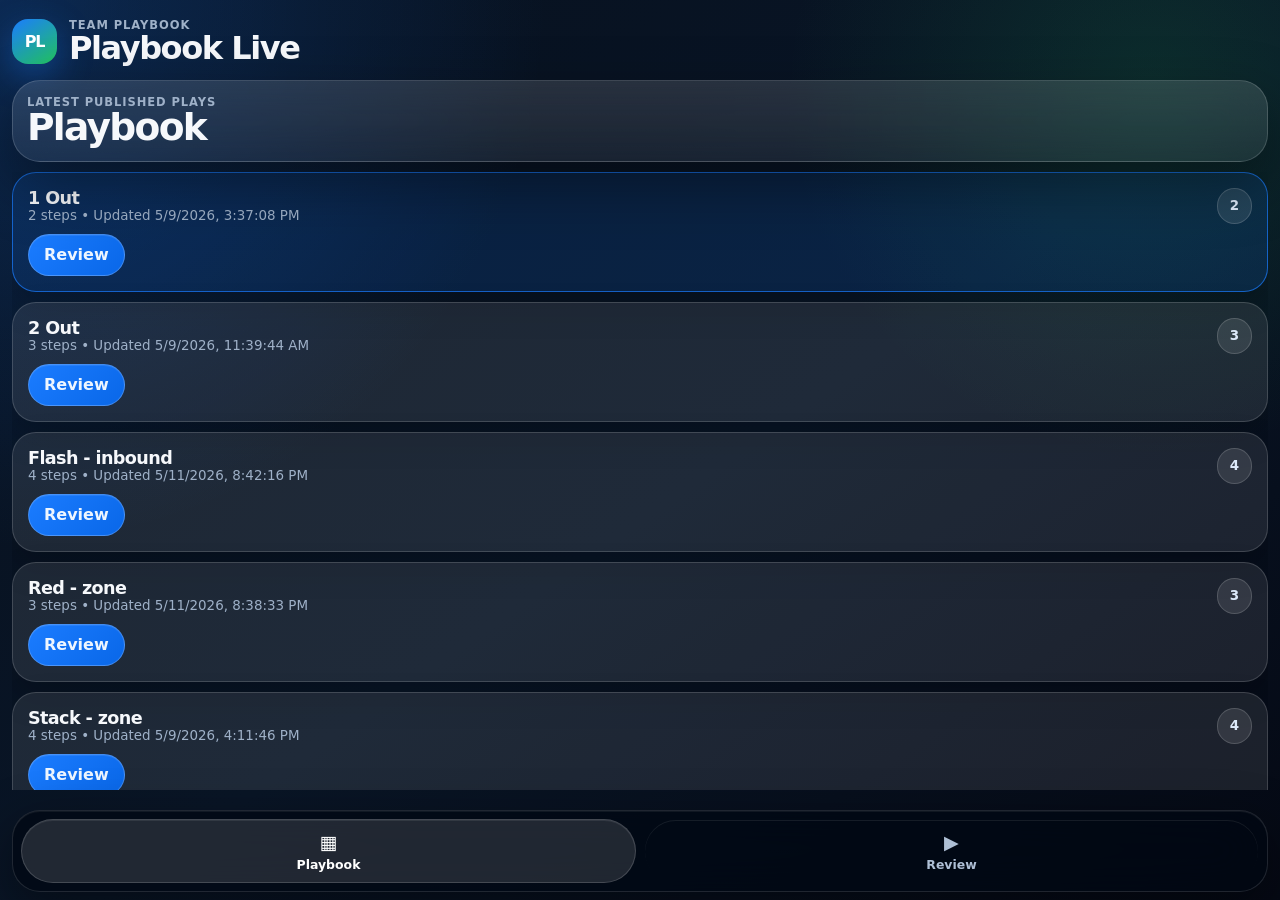
==== commit 9b7bd403: "Fix review player circles and playback" ====
--- a/index.html
+++ b/index.html
@@ -1,174 +1,16 @@
-﻿<!doctype html>
+<!doctype html>
 <html lang="en">
   <head>
     <meta charset="UTF-8" />
-    <meta name="viewport" content="width=device-width, initial-scale=1, viewport-fit=cover" />
-    <meta name="theme-color" content="#07111f" />
-    <meta name="apple-mobile-web-app-capable" content="yes" />
-    <meta name="apple-mobile-web-app-status-bar-style" content="black-translucent" />
-    <meta name="apple-mobile-web-app-title" content="Playbook Live" />
+    <meta name="viewport" content="width=device-width, initial-scale=1" />
+    <meta http-equiv="refresh" content="0; url=player.html" />
     <title>Playbook Live</title>
-    <link rel="manifest" href="manifest.json" />
-    <link rel="icon" href="assets/icon.svg" type="image/svg+xml" />
-    <link rel="apple-touch-icon" href="assets/apple-touch-icon.png" />
-    <link rel="stylesheet" href="styles.css" />
+    <link rel="canonical" href="player.html" />
+    <script>
+      window.location.replace('player.html');
+    </script>
   </head>
   <body>
-    <div id="app" class="app-shell">
-      <header class="app-header">
-        <div class="brand-block">
-          <div class="brand-mark" aria-hidden="true">PL</div>
-          <div>
-            <div class="eyebrow">Basketball play designer</div>
-            <h1>Playbook Live</h1>
-          </div>
-        </div>
-        <div class="header-actions">
-          <button class="icon-button" id="undoBtn" title="Undo" aria-label="Undo">&#8630;</button>
-          <button class="icon-button" id="redoBtn" title="Redo" aria-label="Redo">&#8631;</button>
-          <button class="icon-button" id="settingsBtn" title="Settings" aria-label="Settings">&#9881;</button>
-        </div>
-      </header>
-
-      <main class="screen-stack">
-        <section id="createScreen" class="screen active" aria-label="Editor">
-          <div class="workspace-card">
-            <div class="workspace-topbar">
-              <div class="play-title-wrap">
-                <label for="playName">Play name</label>
-                <input id="playName" class="play-name-input" type="text" spellcheck="false" />
-              </div>
-              <div class="step-chip" id="stepChip">Step 1 of 1</div>
-            </div>
-
-            <div class="court-wrap">
-              <svg id="courtSvg" class="court-svg" viewBox="0 0 565 800" role="img" aria-label="Basketball court editor"></svg>
-              <div id="courtChooser" class="court-chooser hidden" aria-label="Choose court type">
-                <div class="court-choice-title">Choose court</div>
-                <div class="court-choice-actions">
-                  <button class="court-choice-button" data-court-type="half" type="button">
-                    <span>Half</span>
-                    <img src="assets/half-court.png" alt="" />
-                  </button>
-                  <button class="court-choice-button" data-court-type="full" type="button">
-                    <span>Full</span>
-                    <img src="assets/full-court.png" alt="" />
-                  </button>
-                </div>
-              </div>
-              <div id="toast" class="toast hidden"></div>
-            </div>
-
-            <div class="editor-footer">
-              <div class="step-controls" aria-label="Step controls">
-                <button id="prevStepBtn" class="pill-button secondary">&#8249; Step</button>
-                <button id="nextStepBtn" class="pill-button primary">Next Step</button>
-                <button id="addBlankStepBtn" class="pill-button secondary">Blank</button>
-              </div>
-              <div class="quick-actions">
-                <button id="savePlayBtn" class="pill-button success">Save</button>
-              </div>
-            </div>
-          </div>
-
-          <aside class="tool-dock" aria-label="Drawing tools">
-            <button class="tool-button active" data-tool="select"><span>&#8598;</span><b>Select</b></button>
-            <button class="tool-button" data-tool="offense"><span class="mini-player offense">1</span><b>Offense</b></button>
-            <button class="tool-button" data-tool="defense"><span class="mini-player defense">1</span><b>Defense</b></button>
-            <button class="tool-button" data-tool="ball"><span class="mini-ball"></span><b>Ball</b></button>
-            <button class="tool-button" data-tool="move"><span class="line-sample move"></span><b>Cut</b></button>
-            <button class="tool-button" data-tool="pass"><span class="line-sample pass"></span><b>Pass</b></button>
-            <button class="tool-button" data-tool="dribble"><span class="line-sample dribble"></span><b>Dribble</b></button>
-            <button class="tool-button" data-tool="screen"><span class="line-sample screen"></span><b>Screen</b></button>
-            <button class="tool-button" data-tool="erase"><span>&#9003;</span><b>Erase</b></button>
-          </aside>
-        </section>
-
-        <section id="playbookScreen" class="screen" aria-label="Playbook library">
-          <div class="library-layout">
-            <div class="library-header card-panel">
-              <div>
-                <div class="eyebrow">Saved locally on this device</div>
-                <h2>Playbook</h2>
-              </div>
-              <button id="newPlayBtn" class="pill-button primary">New Play</button>
-            </div>
-            <div class="library-actions card-panel">
-              <button id="saveGitHubBtn" class="pill-button success">Save to GitHub</button>
-              <button id="loadGitHubBtn" class="pill-button secondary">Load from GitHub</button>
-              <button id="exportPlaybookBtn" class="pill-button secondary">Export Playbook</button>
-            </div>
-            <div id="playList" class="play-list"></div>
-          </div>
-        </section>
-
-        <section id="reviewScreen" class="screen" aria-label="Review play">
-          <div class="review-card">
-            <div class="court-wrap review-court-wrap">
-              <svg id="reviewSvg" class="court-svg" viewBox="0 0 565 800" role="img" aria-label="Animated play review"></svg>
-              <button id="fullscreenBtn" class="fullscreen-button" type="button" title="Full screen" aria-label="Full screen">&#9974;</button>
-            </div>
-            <div class="review-controls">
-              <button id="reviewBackBtn" class="icon-button large">&#8249;</button>
-              <button id="playPauseBtn" class="play-button">&#9654;</button>
-              <button id="reviewForwardBtn" class="icon-button large">&#8250;</button>
-              <button id="restartBtn" class="pill-button secondary">Restart</button>
-              <label class="speed-control">Speed
-                <input id="speedSlider" type="range" min="0.5" max="2" value="1" step="0.25" />
-              </label>
-            </div>
-          </div>
-        </section>
-      </main>
-
-      <nav class="bottom-nav" aria-label="Main navigation">
-        <button class="nav-button active" data-screen="create"><span>&#9998;</span>Editor</button>
-        <button class="nav-button" data-screen="playbook"><span>&#9638;</span>Playbook</button>
-        <button class="nav-button" data-screen="review"><span>&#9654;</span>Review</button>
-      </nav>
-    </div>
-
-    <dialog id="settingsDialog" class="modal-card">
-      <form method="dialog">
-        <div class="modal-header">
-          <div>
-            <div class="eyebrow">Manual cloud sync</div>
-            <h2>GitHub Settings</h2>
-          </div>
-          <button class="icon-button" value="cancel">&#215;</button>
-        </div>
-        <p class="muted">For personal use, create a fine-grained GitHub token with Contents read/write access to this repository. The token is stored only in this browser.</p>
-        <div class="settings-grid">
-          <label>Owner<input id="ghOwner" autocomplete="off" placeholder="BBuisson188" /></label>
-          <label>Repository<input id="ghRepo" autocomplete="off" placeholder="playbook-live" /></label>
-          <label>Branch<input id="ghBranch" autocomplete="off" placeholder="main" /></label>
-          <label>File path<input id="ghPath" autocomplete="off" placeholder="data/playbook-live.json" /></label>
-          <label class="full-width">Token<input id="ghToken" type="password" autocomplete="off" placeholder="github_pat_..." /></label>
-        </div>
-        <div class="modal-actions">
-          <button id="clearGitHubBtn" type="button" class="pill-button danger">Clear</button>
-          <button id="saveSettingsBtn" type="button" class="pill-button primary">Save Settings</button>
-        </div>
-      </form>
-    </dialog>
-
-    <dialog id="syncResultDialog" class="modal-card result-modal">
-      <form method="dialog">
-        <div class="modal-header">
-          <div>
-            <div class="eyebrow" id="syncResultKicker">GitHub sync</div>
-            <h2 id="syncResultTitle">Sync result</h2>
-          </div>
-          <button class="icon-button" value="cancel">&#215;</button>
-        </div>
-        <p class="muted" id="syncResultMessage"></p>
-        <pre id="syncResultDetails" class="sync-details hidden"></pre>
-        <div class="modal-actions">
-          <button class="pill-button primary" value="default">OK</button>
-        </div>
-      </form>
-    </dialog>
-
-    <script src="app.js"></script>
+    <p><a href="player.html">Open Playbook Live</a></p>
   </body>
 </html>
